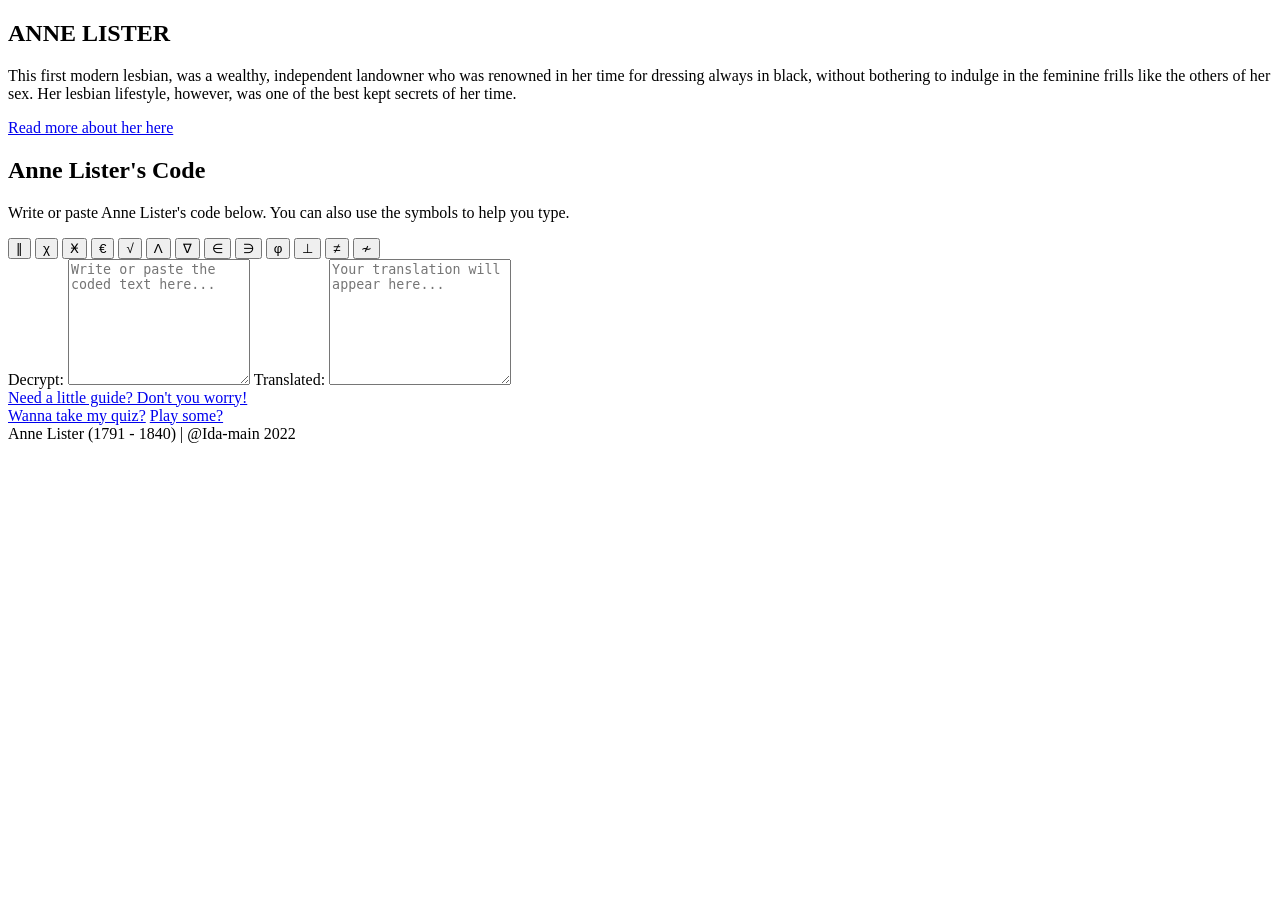
==== index.html @ 6ff66cbb "Add files via upload" ====
<!DOCTYPE html>
<html lang="en">

<head>
    <meta charset="UTF-8">
    <meta name="viewport" content="width=device-width, initial-scale=1.0">
    <meta name="description" content="Anne Lister Decrypter">
    <title>Anne Lister Decrypter</title>

    <link rel="stylesheet" href="styles.css">
</head>

<body>

    <!-- HEADER -->

    <section class="header">
        <div class="text-box">

            <h1>ANNE LISTER</h1>

            <p>
                This first modern lesbian, was a wealthy, independent
                landowner who was renowned in her time for dressing
                always in black, without bothering to indulge in the
                feminine frills like the others of her sex. Her lesbian
                lifestyle, however, was one of the best kept secrets
                of her time.
            </p>

            <a href="https://www.annelister.co.uk" target="_blank">
                Read more about her here
            </a>

        </div>
    </section>


    <!-- DECRYPTER -->

    <section class="body">

        <h2>Anne Lister's Code</h2>

        <p>
            Write or paste Anne Lister's code below.
            You can also use the symbols to help you type.
        </p>


        <!-- SYMBOL KEYBOARD -->

        <div class="centered">

            <button type="button" onclick="addText('‖')">‖</button>
            <button type="button" onclick="addText('χ')">χ</button>
            <button type="button" onclick="addText('Ӿ')">Ӿ</button>
            <button type="button" onclick="addText('€')">€</button>
            <button type="button" onclick="addText('√')">√</button>
            <button type="button" onclick="addText('Λ')">Λ</button>
            <button type="button" onclick="addText('∇')">∇</button>
            <button type="button" onclick="addText('∈')">∈</button>
            <button type="button" onclick="addText('∋')">∋</button>
            <button type="button" onclick="addText('φ')">φ</button>
            <button type="button" onclick="addText('⊥')">⊥</button>
            <button type="button" onclick="addText('≠')">≠</button>
            <button type="button" onclick="addText('≁')">≁</button>

        </div>


        <!-- INPUT -->

        <form name="f" onsubmit="return false;">

            <label for="original">Decrypt:</label>

            <textarea
                id="original"
                name="original"
                rows="8"
                placeholder="Write or paste the coded text here..."
                oninput="dcode()"
                spellcheck="false"
            ></textarea>


            <!-- TRANSLATION -->

            <label for="dcoded">Translated:</label>

            <textarea
                id="dcoded"
                name="dcoded"
                rows="8"
                placeholder="Your translation will appear here..."
                readonly
            ></textarea>

        </form>


        <!-- GUIDE -->

        <div class="guide">

            <a href="http://xldev.co.uk/listeria/Guidelines.aspx" target="_blank">
                Need a little guide? Don't you worry!
            </a>

        </div>

    </section>


    <!-- OTHER LINKS -->

    <section class="low-btn">

        <a href="quiz.html">Wanna take my quiz?</a>

        <a href="memory.html">Play some?</a>

    </section>


    <!-- FOOTER -->

    <footer class="home__footer">

        <span>Anne Lister (1791 - 1840)</span>
        <span>|</span>
        <span>@Ida-main 2022</span>

    </footer>


    <!-- DECRYPTION JAVASCRIPT -->

    <script>

        // Convert alternative characters into Anne Lister's symbols

        const rplaceTable = {

            '|': '\u2016',
            'X': '\u03C7',
            '*': '\u04FE',
            'C': '\u20AC',
            'L': '\u221A',
            'A': '\u039B',
            'V': '\u2207',
            '{': '\u2208',
            '}': '\u220B',
            'q': '\u03C6',
            'I': '\u22A5',
            '#': '\u2260',
            '&': '\u2241',
            'O': '\u25A1'

        };


        // Translate Anne Lister's symbols into English

        const dcodeTable = {

            '2': 'a',
            '(': 'b',
            ')': 'c',
            'o': 'd',
            '3': 'e',
            'v': 'f',
            'n': 'g',
            '@': 'h',
            '4': 'i',
            '1': 'k',
            'd': 'l',
            '-': 'm',
            '\\': 'n',
            '5': 'o',
            '+': 'p',
            '\u2016': 'q',
            'p': 'r',
            '=': 's',
            '~': 't',
            '6': 'u',
            'g': 'v',
            '8': 'w',
            'w': 'x',
            '7': 'y',
            '9': 'z',

            '\u03C7': 'mr',
            '\u04FE': 'mrs',
            '\u20AC': 'miss',
            '\u221A': 'th',
            '\u039B': 'sh',
            '\u2207': 'ch',
            'x': 'and',
            '\u2208': 'bb',
            '\u220B': 'cc',
            ';': 'ee',
            '\u03C6': 'ff',
            ':': 'll',
            '\u22A5': 'nn',
            '!': 'oo',
            '\u2260': 'pp',
            'P': 'rr',
            '?': 'ss',
            '\u2241': 'tt'

        };


        // Normalize the input

        function rplaceString(text) {

            return Array.from(text).map(char => {

                return rplaceTable[char] || char;

            }).join('');

        }


        // Decrypt the text

        function dcodeString(text) {

            return Array.from(text).map(char => {

                return dcodeTable[char] || char;

            }).join('');

        }


        // Update translation automatically

        function dcode() {

            const original = document.getElementById('original').value;

            const normalized = rplaceString(original);

            const translated = dcodeString(normalized);

            document.getElementById('dcoded').value = translated;

        }


        // Insert symbols using the symbol keyboard

        function addText(symbol) {

            const input = document.getElementById('original');

            const start = input.selectionStart;
            const end = input.selectionEnd;

            input.setRangeText(symbol, start, end, 'end');

            input.focus();

            dcode();

        }

    </script>

</body>
</html>
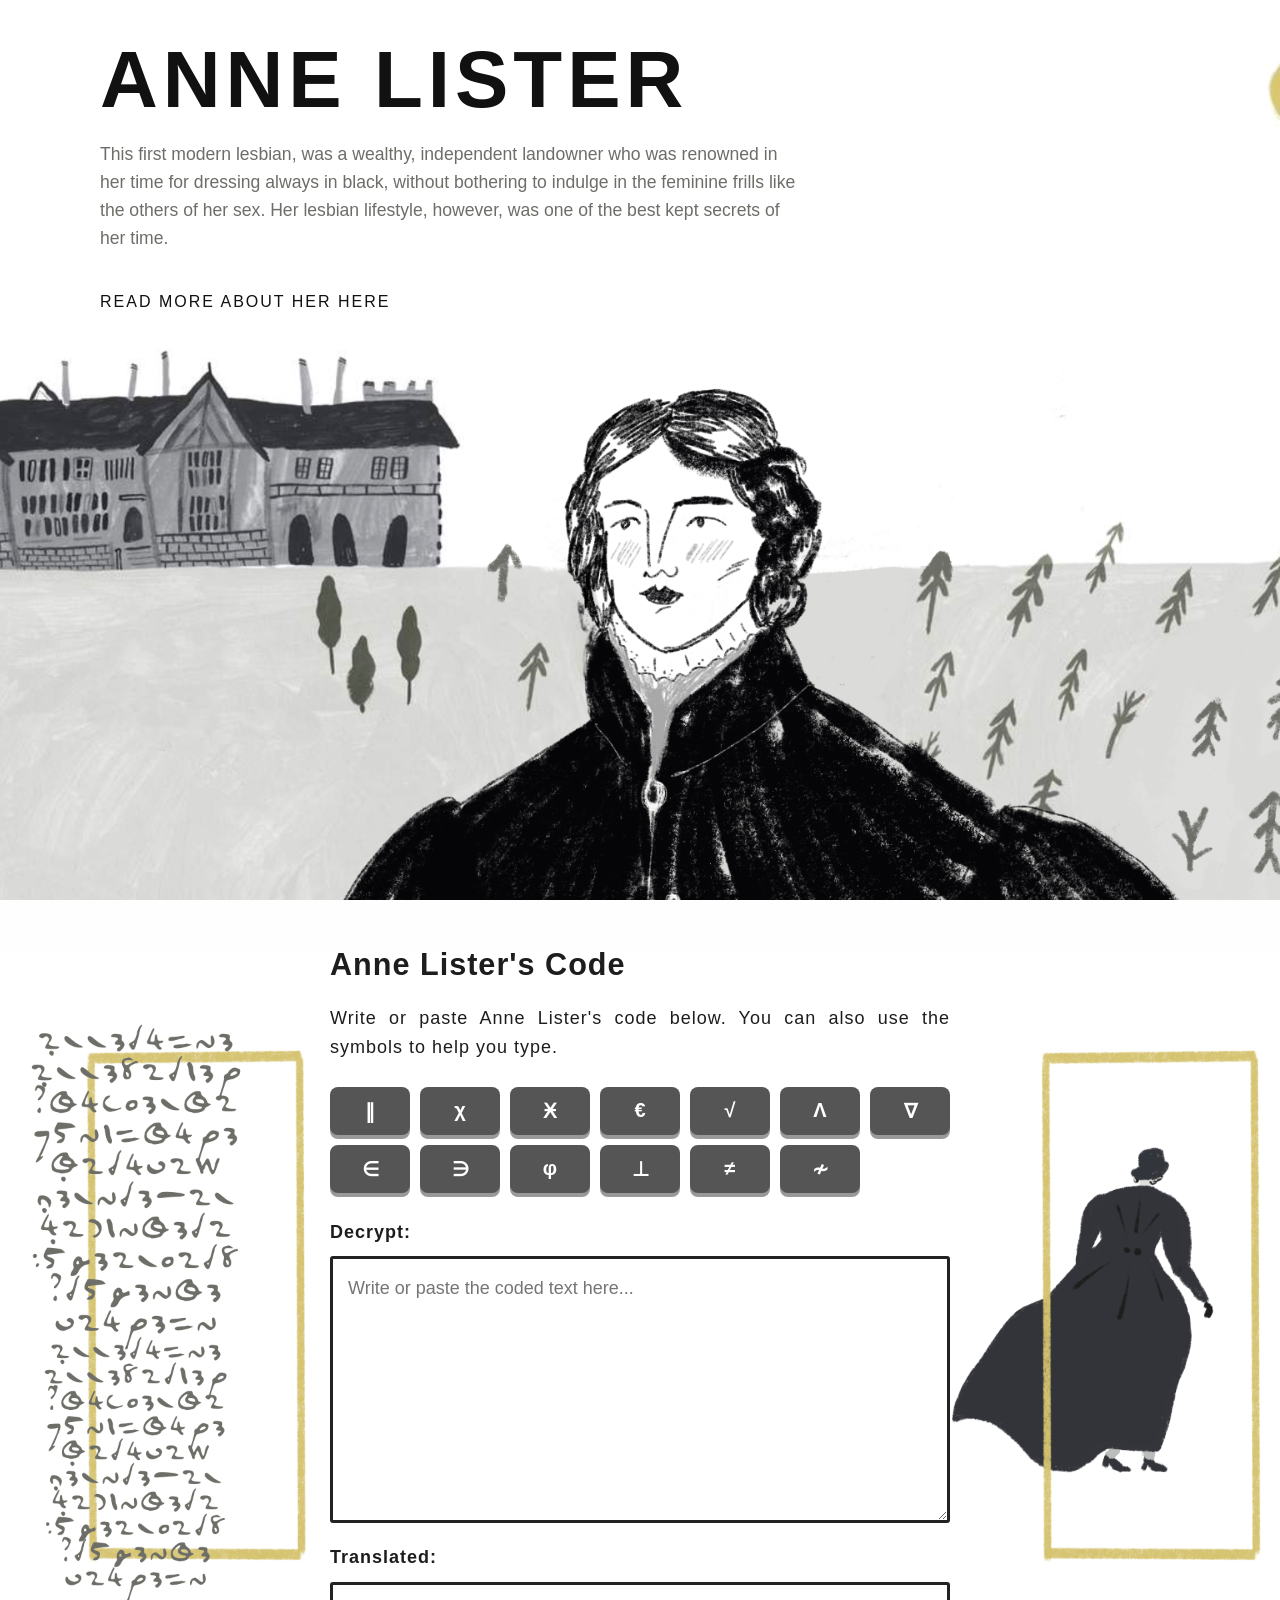
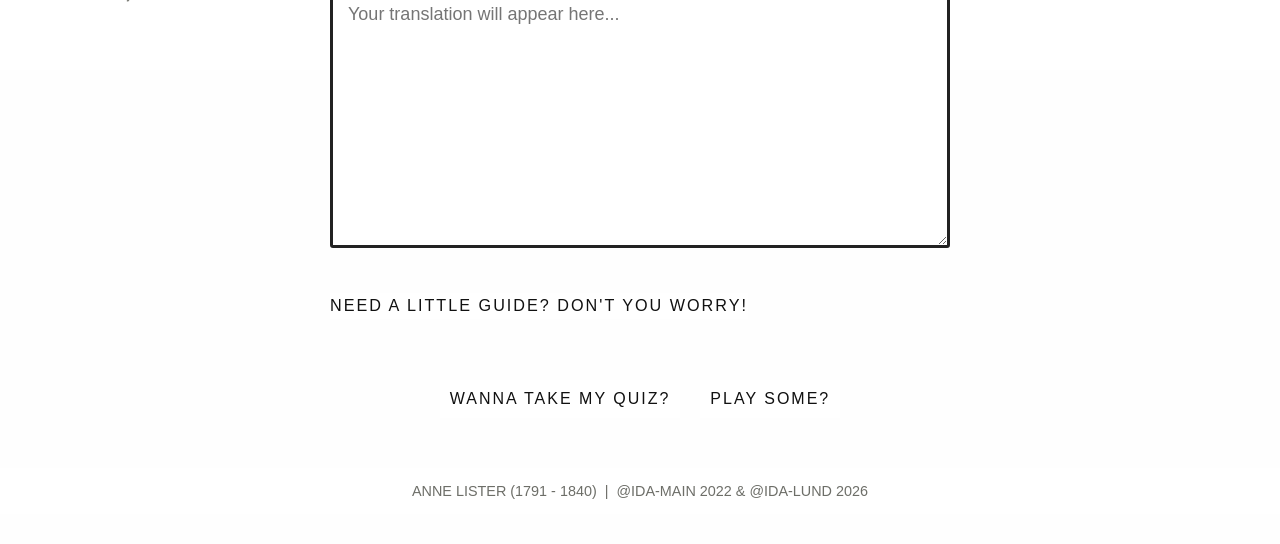
==== commit d991b46d: "Update index.html" ====
--- a/index.html
+++ b/index.html
@@ -119,7 +119,7 @@
 
         <a href="quiz.html">Wanna take my quiz?</a>
 
-        <a href="memory.html">Play some?</a>
+        <a href="game.html">Play some?</a>
 
     </section>
 
@@ -130,7 +130,7 @@
 
         <span>Anne Lister (1791 - 1840)</span>
         <span>|</span>
-        <span>@Ida-main 2022</span>
+        <span>@Ida-main 2022 & @Ida-lund 2026</span>
 
     </footer>
 
@@ -274,4 +274,4 @@
     </script>
 
 </body>
-</html>+</html>
--- a/styles.css
+++ b/styles.css
@@ -0,0 +1,470 @@
+/* =================================
+   GENERAL
+================================= */
+
+* {
+    box-sizing: border-box;
+    margin: 0;
+    padding: 0;
+}
+
+html {
+    background-image: url(bg.png);
+    background-position: center 950px;
+    background-repeat: no-repeat;
+    background-size: 100%;
+    background-color: #fefefe;
+    overflow-x: hidden;
+}
+
+body {
+    width: 100%;
+    overflow-x: hidden;
+    font-family: "Open Sans", Arial, sans-serif;
+    color: #1d1d1d;
+}
+
+
+/* =================================
+   HEADER
+================================= */
+
+.header {
+    width: 100%;
+    min-height: 100vh;
+    padding: 40px 100px;
+
+    display: flex;
+    justify-content: flex-start;
+    align-items: flex-start;
+
+    background-image: url(frontpage.png);
+    background-position: bottom center;
+    background-size: cover;
+    background-repeat: no-repeat;
+
+    position: relative;
+}
+
+.text-box {
+    color: #6d6e68;
+    position: relative;
+    z-index: 10;
+    max-width: 750px;
+}
+
+.text-box h1 {
+    font-size: 5em;
+    font-weight: 800;
+    color: #111;
+    line-height: 1em;
+    text-transform: uppercase;
+    letter-spacing: 5px;
+}
+
+.text-box p {
+    font-size: 1.1em;
+    color: #6d6e68;
+    margin: 20px 0;
+    font-weight: 400;
+    max-width: 700px;
+    line-height: 1.6;
+    text-align: left;
+}
+
+
+/* =================================
+   LINKS
+================================= */
+
+a {
+    display: inline-block;
+    font-size: 1em;
+    background: white;
+    text-transform: uppercase;
+    text-decoration: none;
+    font-weight: 200;
+    margin-top: 20px;
+    color: #111;
+    letter-spacing: 2px;
+    transition: 0.2s;
+}
+
+a:hover {
+    background-color: rgb(231, 198, 66);
+    letter-spacing: 1px;
+}
+
+.text-box a {
+    font-weight: 500;
+}
+
+.text-box a:hover {
+    background-color: rgb(231, 198, 66);
+    letter-spacing: 6px;
+}
+
+
+/* =================================
+   MAIN BODY
+================================= */
+
+.body {
+    font-family: "Open Sans", Arial, sans-serif;
+    margin: 40px auto;
+    max-width: 650px;
+    width: 100%;
+    line-height: 1.6;
+    font-size: 18px;
+    color: #1d1d1d;
+    padding: 0 15px;
+    letter-spacing: 1px;
+}
+
+.body h2 {
+    font-size: 1.7em;
+    margin-bottom: 15px;
+}
+
+.body p {
+    margin-bottom: 20px;
+    text-align: justify;
+}
+
+label {
+    display: block;
+    font-weight: 600;
+    margin-top: 20px;
+    margin-bottom: 8px;
+}
+
+
+/* =================================
+   TEXT AREAS
+================================= */
+
+textarea {
+    display: block;
+    resize: vertical;
+
+    font-family: "Open Sans", Arial, sans-serif;
+    font-size: 18px;
+    line-height: 1.6;
+
+    width: 100%;
+    max-width: 100%;
+    min-height: 180px;
+
+    color: #1d1d1d;
+    padding: 15px;
+
+    text-align: left;
+
+    border: solid 3px #222;
+    border-radius: 3px;
+
+    background: #fff;
+
+    margin: 10px 0 20px;
+}
+
+textarea:focus {
+    border-color: #6d6e68;
+    outline: none;
+}
+
+
+/* =================================
+   SYMBOL KEYBOARD
+================================= */
+
+.centered {
+    display: grid;
+
+    grid-template-columns: repeat(7, 1fr);
+
+    gap: 10px;
+
+    width: 100%;
+    max-width: 650px;
+
+    margin: 25px auto;
+}
+
+.centered button {
+    background-color: #555;
+
+    border-radius: 8px;
+    border: none;
+
+    font-weight: 600;
+    color: white;
+
+    padding: 10px 5px;
+
+    width: 100%;
+    min-height: 48px;
+
+    text-align: center;
+    font-size: 20px;
+
+    box-shadow: 0 4px #999;
+
+    transition: 0.1s;
+    cursor: pointer;
+}
+
+.centered button:hover {
+    background-color: rgb(231, 198, 66);
+    color: #111;
+}
+
+.centered button:active {
+    transform: translateY(3px);
+    box-shadow: 0 1px #999;
+}
+
+
+/* =================================
+   GUIDE
+================================= */
+
+.guide {
+    margin: 25px 0;
+}
+
+.guide a {
+    font-size: 0.9em;
+}
+
+
+/* =================================
+   BOTTOM LINKS
+================================= */
+
+.low-btn {
+    display: flex;
+    flex-wrap: wrap;
+
+    justify-content: center;
+    align-items: center;
+
+    gap: 20px;
+
+    padding: 20px;
+    text-align: center;
+}
+
+.low-btn a {
+    margin: 0;
+    padding: 10px;
+}
+
+
+/* =================================
+   FOOTER
+================================= */
+
+.home__footer {
+    display: flex;
+    flex-wrap: wrap;
+
+    justify-content: center;
+    align-items: center;
+
+    gap: 8px;
+
+    font-size: 0.9em;
+
+    background: white;
+
+    text-transform: uppercase;
+    font-weight: 200;
+
+    margin: 30px auto;
+    padding: 15px;
+
+    color: #6d6e68;
+    text-align: center;
+}
+
+
+/* =================================
+   OTHER ELEMENTS
+================================= */
+
+.error {
+    font-size: 18px;
+    font-style: italic;
+    color: #bbb;
+    float: right;
+}
+
+.title {
+    float: left;
+    font-weight: 600;
+}
+
+.noselect {
+    -webkit-user-select: none;
+    -moz-user-select: none;
+    -ms-user-select: none;
+    user-select: none;
+
+    font-size: 40px;
+    width: 100%;
+
+    color: #1d1d1d;
+    padding: 15px;
+
+    text-align: justify;
+    border: solid 5px;
+
+    line-height: 1;
+    height: 300px;
+    overflow: auto;
+}
+
+.column {
+    float: left;
+    width: 50%;
+    padding: 10px;
+}
+
+.row:after {
+    content: "";
+    display: table;
+    clear: both;
+}
+
+
+/* =================================
+   TABLET
+================================= */
+
+@media screen and (max-width: 900px) {
+
+    .header {
+        padding: 40px;
+        min-height: 75vh;
+    }
+
+    .text-box h1 {
+        font-size: 3.5em;
+    }
+
+}
+
+
+/* =================================
+   MOBILE
+================================= */
+
+@media screen and (max-width: 600px) {
+
+    html {
+        background-position: center 700px;
+        background-size: auto;
+    }
+
+    .header {
+        min-height: 65vh;
+        padding: 30px 20px;
+
+        background-position: center bottom;
+    }
+
+    .text-box {
+        width: 100%;
+    }
+
+    .text-box h1 {
+        font-size: clamp(2.2em, 10vw, 3em);
+        letter-spacing: 3px;
+    }
+
+    .text-box p {
+        font-size: 0.95em;
+        line-height: 1.6;
+        margin: 15px 0;
+    }
+
+    .text-box a {
+        font-size: 0.8em;
+        letter-spacing: 1px;
+    }
+
+    .body {
+        margin: 25px auto;
+        padding: 0 15px;
+        font-size: 16px;
+    }
+
+    .body h2 {
+        font-size: 1.5em;
+    }
+
+    /* Four symbols per row */
+
+    .centered {
+        grid-template-columns: repeat(4, 1fr);
+        gap: 8px;
+        margin: 20px auto;
+    }
+
+    .centered button {
+        font-size: 20px;
+        min-height: 50px;
+        padding: 8px 2px;
+    }
+
+    textarea {
+        font-size: 16px;
+        min-height: 160px;
+        padding: 12px;
+    }
+
+    .low-btn {
+        flex-direction: column;
+        align-items: center;
+        gap: 10px;
+    }
+
+    .low-btn a {
+        font-size: 0.85em;
+        margin: 0;
+    }
+
+    .home__footer {
+        font-size: 0.75em;
+        margin: 20px auto;
+        padding: 15px 5px;
+    }
+
+    .column {
+        width: 100%;
+    }
+
+}
+
+
+/* =================================
+   VERY SMALL PHONES
+================================= */
+
+@media screen and (max-width: 360px) {
+
+    .text-box h1 {
+        font-size: 2em;
+    }
+
+    .centered {
+        gap: 6px;
+    }
+
+    .centered button {
+        font-size: 17px;
+        min-height: 44px;
+    }
+
+}
